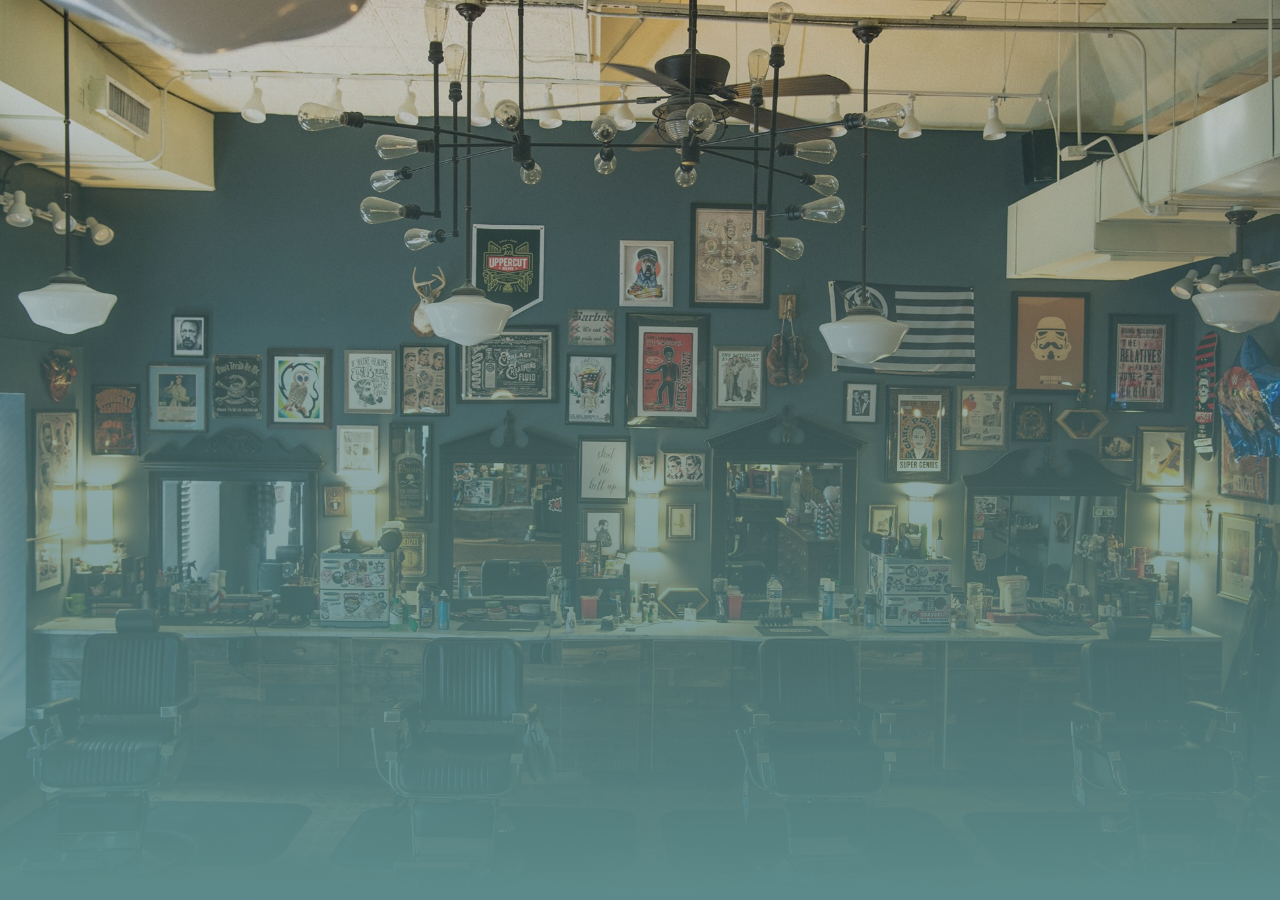
==== Barbar Shop/Index.html @ 6f5c5f10 "image add with oppacity change" ====
<!DOCTYPE html>
<html lang="en">

<head>
    <meta charset="UTF-8">
    <meta name="viewport" content="width=device-width, initial-scale=1.0">
    <link rel="stylesheet" href="style.css">
    <title>Barbar Shop</title>
</head>

<body>
    <section id="banner"> </section>
</body>

</html>
---- Barbar Shop/style.css ----
* {
    margin: 0;
    padding: 0;
}

#banner {
    background: linear-gradient(rgba(0, 0, 0, 0.2), #5c8a8a), url(images/shopimage.jpg);
    background-size: cover;
    background-position: center;
    height: 100vh;
}
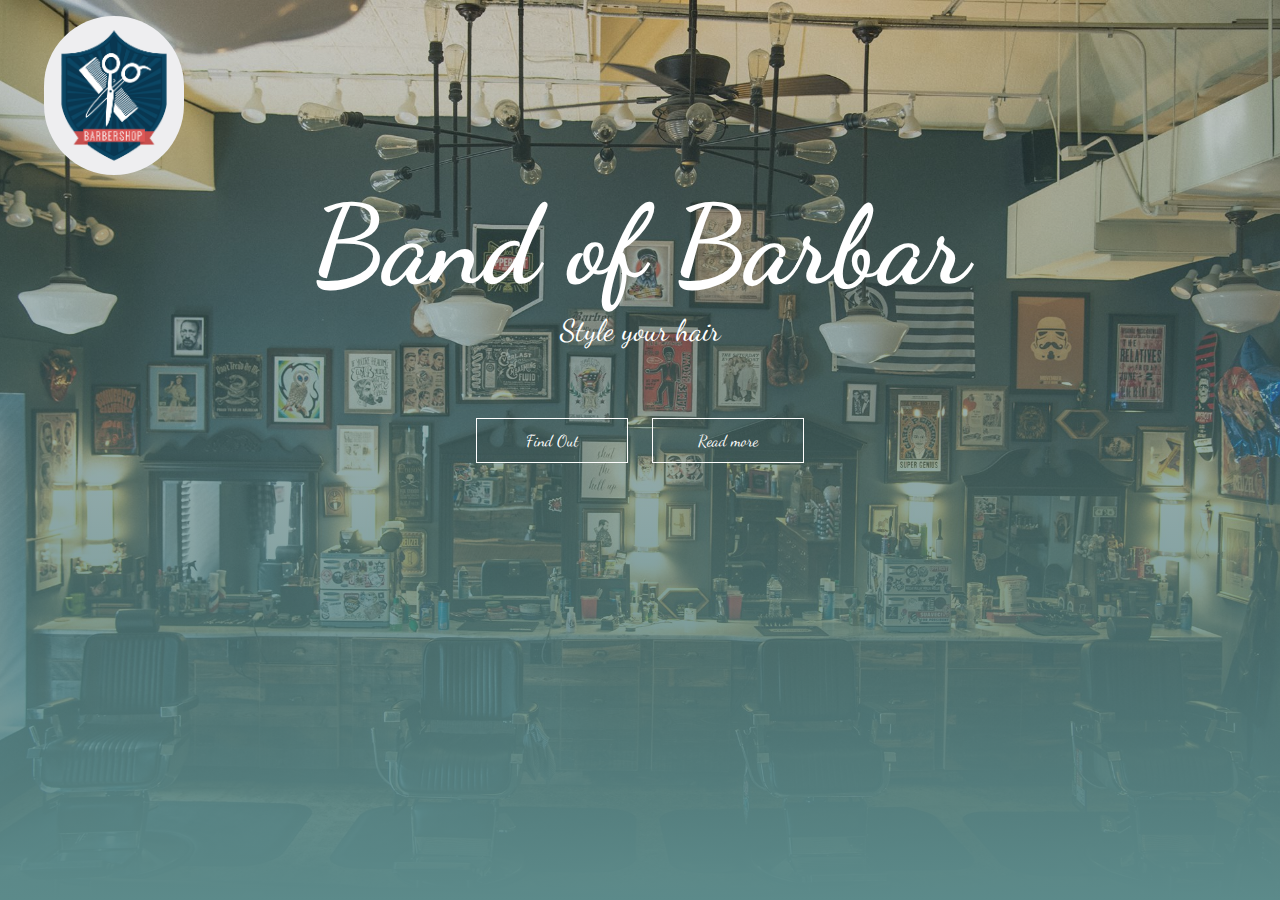
==== commit 7e723a7c: "header,logo and button added with design" ====
--- a/Barbar Shop/Index.html
+++ b/Barbar Shop/Index.html
@@ -5,11 +5,23 @@
     <meta charset="UTF-8">
     <meta name="viewport" content="width=device-width, initial-scale=1.0">
     <link rel="stylesheet" href="style.css">
-    <title>Barbar Shop</title>
+    <link rel="preconnect" href="https://fonts.gstatic.com">
+    <link href="https://fonts.googleapis.com/css2?family=Dancing+Script:wght@700&display=swap" rel="stylesheet">
+    <title> Barbar Shop</title>
 </head>
 
 <body>
-    <section id="banner"> </section>
+    <section id="banner">
+        <img src="images/logo.jpg" class="logo" />
+        <div class="banner-text">
+            <h1> Band of Barbar </h1>
+            <p> Style your hair </p>
+            <div class="banner-btn">
+                <a href="#"> <span></span> Find Out </a>
+                <a href="#"> <span></span> Read more </a>
+            </div>
+        </div>
+    </section>
 </body>
 
 </html>--- a/Barbar Shop/style.css
+++ b/Barbar Shop/style.css
@@ -1,6 +1,7 @@
 * {
     margin: 0;
     padding: 0;
+    font-family: 'Dancing Script', cursive;
 }
 
 #banner {
@@ -8,4 +9,78 @@
     background-size: cover;
     background-position: center;
     height: 100vh;
+}
+
+.logo {
+    width: 140px;
+    position: absolute;
+    margin: -20px;
+    top: 4%;
+    left: 5%;
+    border-radius: 200px;
+    -webkit-border-radius: 200px;
+    -moz-border-radius: 200px;
+    -ms-border-radius: 200px;
+    -o-border-radius: 200px;
+}
+
+.banner-text {
+    text-align: center;
+    color: white;
+    padding-top: 180px;
+}
+
+.banner-text h1 {
+    font-size: 110px;
+    font-family: 'Dancing Script', cursive;
+}
+
+.banner-text p {
+    font-size: 30px;
+    font-family: 'Dancing Script', cursive;
+}
+
+.banner-btn {
+    margin: 70px auto 0;
+}
+
+.banner-btn a {
+    width: 150px;
+    text-decoration: none;
+    display: inline-block;
+    margin: 0 10px;
+    padding: 12px 0;
+    color: white;
+    border: 0.5px solid white;
+    position: relative;
+    z-index: 1;
+    transition color 0.5s;
+    -webkit-transition: ;
+    -moz-transition: ;
+    -ms-transition: ;
+    -o-transition: ;
+    font-style: bold;
+}
+
+.banner-btn a span {
+    width: 0;
+    height: 100%;
+    position: absolute;
+    top: 0;
+    left: 0;
+    z-index: -1;
+    background-color: white;
+    transition: 0.5s;
+    -webkit-transition: 0.5s;
+    -moz-transition: 0.5s;
+    -ms-transition: 0.5s;
+    -o-transition: 0.5s;
+}
+
+.banner-btn a:hover span {
+    width: 100%;
+}
+
+.banner-btn a:hover {
+    color: black;
 }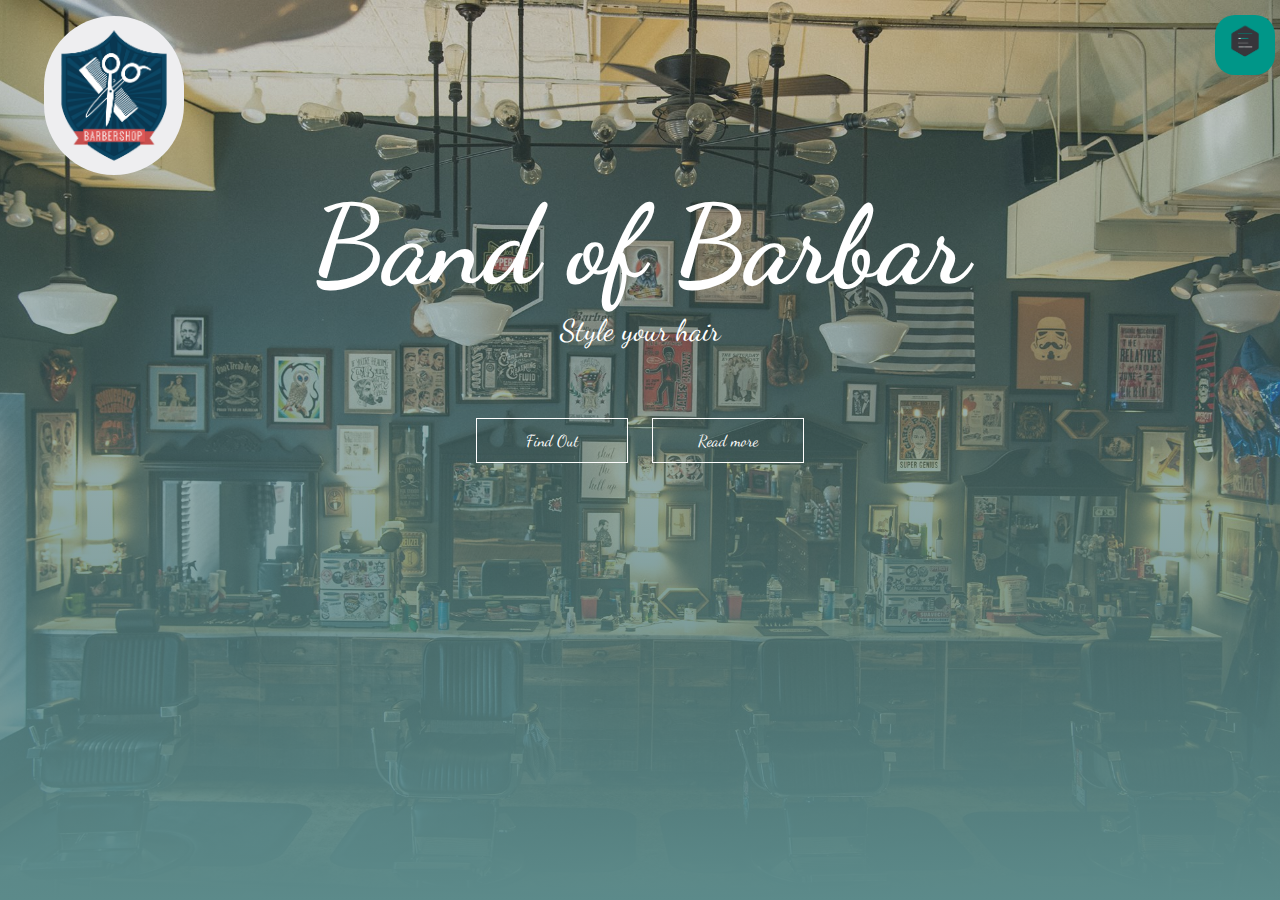
==== commit 331a60ea: "side nav bar with icon and transition" ====
--- a/Barbar Shop/Index.html
+++ b/Barbar Shop/Index.html
@@ -22,6 +22,36 @@
             </div>
         </div>
     </section>
+
+    <div id="sideNav">
+        <nav>
+            <ul>
+                <li><a href="#">HOME </a> </li>
+                <li><a href="#">FEATURE</a> </li>
+                <li><a href="#">SERVICE</a> </li>
+                <li><a href="#">ABOUT US</a> </li>
+                <li><a href="#">CONTACT</a> </li>
+            </ul>
+        </nav>
+    </div>
+    <div id="menuBtn">
+        <img src="images/menu.png" id="menu">
+    </div>
+    <script>
+        var menuBtn = document.getElementById("menuBtn")
+        var sideNav = document.getElementById("sideNav")
+        var menu = document.getElementById("menu")
+
+        menuBtn.onclick = function() {
+            if (sideNav.style.right == "-250px") {
+                sideNav.style.right = "0";
+                menu.src = "images/close.png"
+            } else {
+                sideNav.style.right = "-250px";
+                menu.src = "images/menu.png"
+            }
+        }
+    </script>
 </body>
 
 </html>--- a/Barbar Shop/style.css
+++ b/Barbar Shop/style.css
@@ -83,4 +83,57 @@
 
 .banner-btn a:hover {
     color: black;
+}
+
+#sideNav {
+    width: 250px;
+    height: 100vh;
+    position: fixed;
+    right: -250px;
+    top: 0;
+    background: #009688;
+    z-index: 2;
+    transition: 0.5s;
+    -webkit-transition: 0.5s;
+    -moz-transition: 0.5s;
+    -ms-transition: 0.5s;
+    -o-transition: 0.5s;
+    opacity: 0.8;
+}
+
+nav ul li {
+    list-style: none;
+    margin: 50px 20px;
+}
+
+nav ul li a {
+    text-decoration: none;
+    color: #fff;
+}
+
+#menuBtn {
+    width: 50px;
+    height: 50px;
+    text-align: center;
+    position: fixed;
+    right: 30px;
+    top: 20px;
+    border-radius: 3px;
+    z-index: 3;
+    cursor: pointer;
+    -webkit-border-radius: 3px;
+    -moz-border-radius: 3px;
+    -ms-border-radius: 3px;
+    -o-border-radius: 3px;
+}
+
+#menuBtn img {
+    width: 60px;
+    margin-top: -5px;
+    margin-right: -40px;
+    border-radius: 20px;
+    -webkit-border-radius: 20px;
+    -moz-border-radius: 20px;
+    -ms-border-radius: 20px;
+    -o-border-radius: 20px;
 }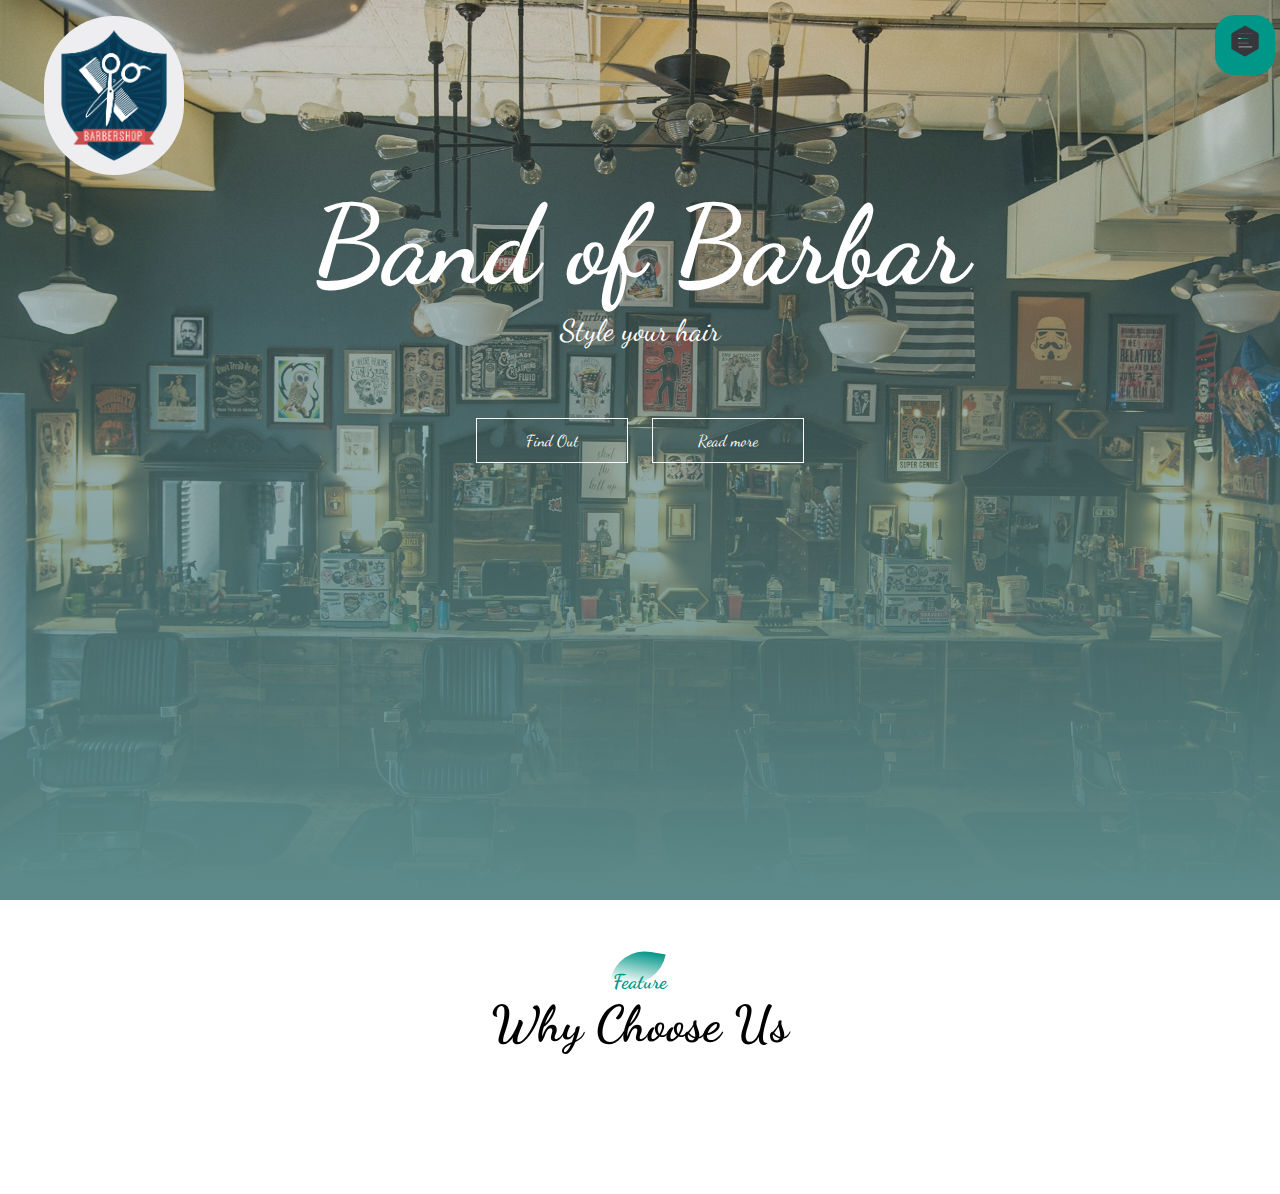
==== commit bde832f6: "additional feature added in the down nav" ====
--- a/Barbar Shop/Index.html
+++ b/Barbar Shop/Index.html
@@ -37,10 +37,20 @@
     <div id="menuBtn">
         <img src="images/menu.png" id="menu">
     </div>
+
+    <!--feature-->
+    <section id="feature">
+        <div class="title-text">
+            <p>Feature</p>
+            <h1>Why Choose Us</h1>
+        </div>
+    </section>
     <script>
         var menuBtn = document.getElementById("menuBtn")
         var sideNav = document.getElementById("sideNav")
         var menu = document.getElementById("menu")
+
+        sideNav.style.right == "-250px"
 
         menuBtn.onclick = function() {
             if (sideNav.style.right == "-250px") {
@@ -52,6 +62,8 @@
             }
         }
     </script>
+
+
 </body>
 
 </html>--- a/Barbar Shop/style.css
+++ b/Barbar Shop/style.css
@@ -136,4 +136,59 @@
     -moz-border-radius: 20px;
     -ms-border-radius: 20px;
     -o-border-radius: 20px;
+}
+
+@media screen and (max-width:770px) {
+    .banner-text h1 {
+        font-size: 44px;
+    }
+    .banner-btn a {
+        display: block;
+        margin: 20px auto;
+    }
+}
+
+
+/*feature*/
+
+#feature {
+    width: 100%;
+    padding: 70px 0;
+}
+
+.title-text {
+    text-align: center;
+    padding-bottom: 70px;
+}
+
+.title-text p {
+    margin: auto;
+    font-size: 20px;
+    color: #009688;
+    font-weight: bold;
+    position: relative;
+    z-index: 1;
+    display: inline-block;
+}
+
+.title-text p::after {
+    content: '';
+    width: 50px;
+    height: 35px;
+    background: linear-gradient(#019587, #fff);
+    position: absolute;
+    top: -20px;
+    left: 0;
+    z-index: -1;
+    transform: rotate(10deg);
+    -webkit-transform: rotate(10deg);
+    -moz-transform: rotate(10deg);
+    -ms-transform: rotate(10deg);
+    -o-transform: rotate(10deg);
+    border-top-left-radius: 35px;
+    border-bottom-right-radius: 35px;
+}
+
+.title-text h1 {
+    font-size: 50px;
 }